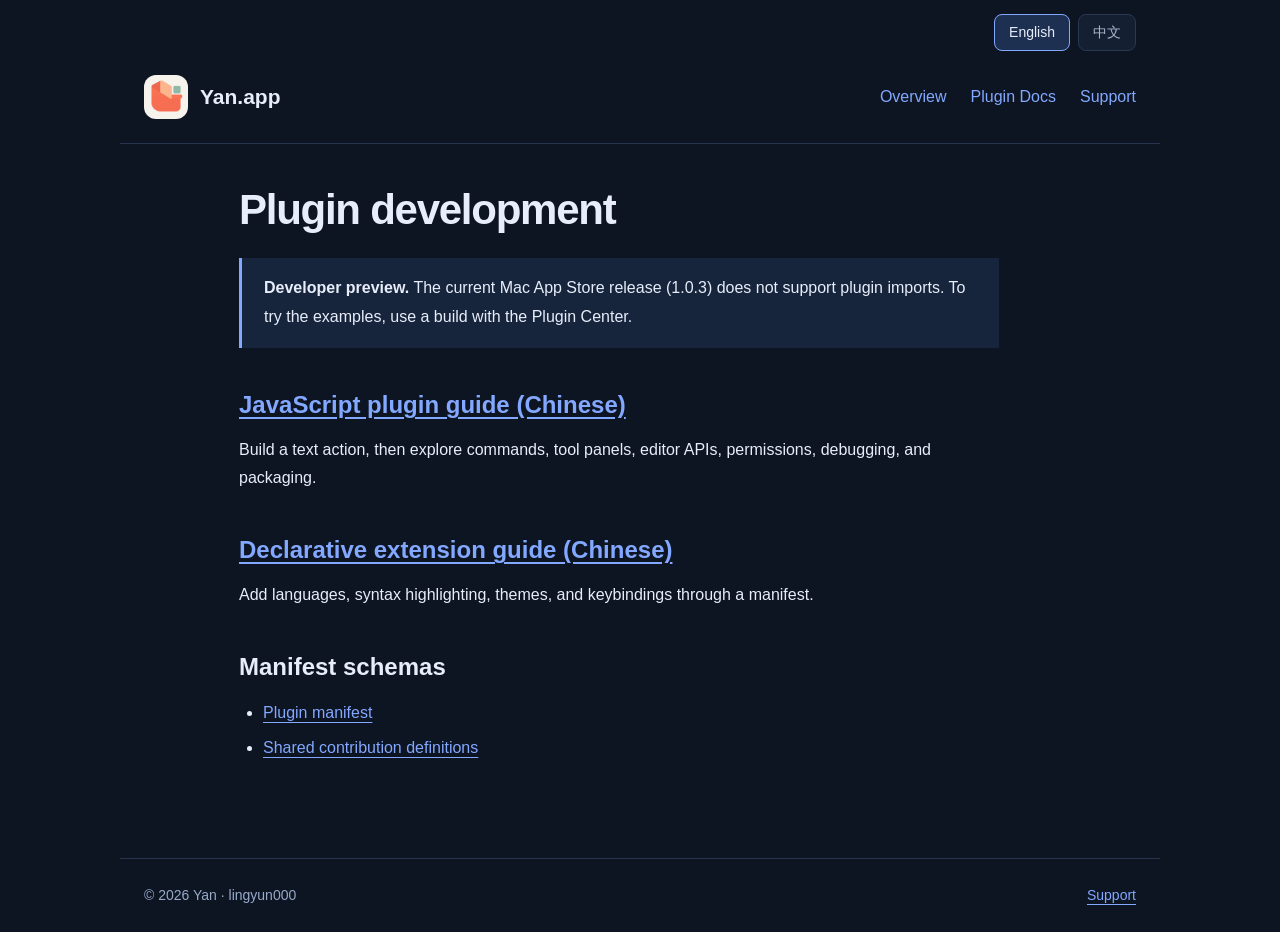
==== plugins.html @ 4b03ecc8 "Publish plugin development guides and Mac App Store download" ====
<!doctype html>
<html lang="en" data-title-en="Plugin Development · Yan.app" data-title-zh="插件开发 · 砚"
  data-description-en="Develop plugins for Yan with the JavaScript and declarative extension guides."
  data-description-zh="砚的插件开发文档，包含 JavaScript API、声明式扩展和清单参考。">
<head>
  <meta charset="UTF-8">
  <meta name="viewport" content="width=device-width,initial-scale=1">
  <meta name="description" content="Develop plugins for Yan with the JavaScript and declarative extension guides.">
  <title>Plugin Development · Yan.app</title>
  <link rel="icon" href="assets/icon.png">
  <link rel="stylesheet" href="style.css?v=3">
  <script src="language.js?v=2" defer></script>
</head>
<body>
  <div class="language-switch" role="group" aria-label="Website language">
    <button type="button" data-lang="en" aria-pressed="true">English</button>
    <button type="button" data-lang="zh" aria-pressed="false">中文</button>
  </div>
  <div data-language="en" lang="en">
    <header>
      <a class="brand" href="index.html"><img src="assets/icon.png" alt="">Yan.app</a>
      <nav aria-label="Main navigation">
        <a href="index.html">Overview</a>
        <a href="plugins.html" aria-current="page">Plugin Docs</a>
        <a href="support.html">Support</a>
      </nav>
    </header>
    <main class="document">
      <h1>Plugin development</h1>
      <p class="notice"><strong>Developer preview.</strong> The current Mac App Store release (1.0.3) does not support plugin imports. To try the examples, use a build with the Plugin Center.</p>
      <h2><a href="docs/plugin-guide.html">JavaScript plugin guide (Chinese)</a></h2>
      <p>Build a text action, then explore commands, tool panels, editor APIs, permissions, debugging, and packaging.</p>
      <h2><a href="docs/extension-guide.html">Declarative extension guide (Chinese)</a></h2>
      <p>Add languages, syntax highlighting, themes, and keybindings through a manifest.</p>
      <h2>Manifest schemas</h2>
      <ul>
        <li><a href="docs/schemas/plugin.schema.json">Plugin manifest</a></li>
        <li><a href="docs/schemas/contributions.schema.json">Shared contribution definitions</a></li>
      </ul>
    </main>
    <footer><span>© 2026 Yan · lingyun000</span><a href="support.html">Support</a></footer>
  </div>
  <div data-language="zh" lang="zh-CN" hidden>
    <header>
      <a class="brand" href="index.html"><img src="assets/icon.png" alt="">砚</a>
      <nav aria-label="主导航">
        <a href="index.html">概览</a>
        <a href="plugins.html" aria-current="page">插件开发</a>
        <a href="support.html">支持</a>
      </nav>
    </header>
    <main class="document">
      <h1>插件开发</h1>
      <p class="notice"><strong>开发预览。</strong>当前 Mac App Store 版 1.0.3 尚未提供插件导入。运行示例需要带有插件中心的构建。</p>
      <h2><a href="docs/plugin-guide.html">JavaScript 插件开发手册</a></h2>
      <p>从第一个文本动作开始，了解命令、工具面板、编辑器 API、权限、调试与打包。</p>
      <h2><a href="docs/extension-guide.html">声明式扩展开发手册</a></h2>
      <p>通过清单添加语言、语法高亮、主题与快捷键。</p>
      <h2>JSON Schema</h2>
      <ul>
        <li><a href="docs/schemas/plugin.schema.json">插件清单</a></li>
        <li><a href="docs/schemas/contributions.schema.json">共用贡献点定义</a></li>
      </ul>
    </main>
    <footer><span>© 2026 砚开发者 · lingyun000</span><a href="support.html">支持与反馈</a></footer>
  </div>
</body>
</html>
---- style.css ----
*{box-sizing:border-box}html{color-scheme:dark}body{margin:0;background:#0d1422;color:#e7edfa;font:16px/1.8 -apple-system,BlinkMacSystemFont,"SF Pro Text","PingFang SC",sans-serif}a{color:#83a8ff;text-underline-offset:4px}a:focus-visible,summary:focus-visible{outline:3px solid #508ee8;outline-offset:5px}header,main,footer{max-width:1040px;margin:auto;padding:24px}header{display:flex;align-items:center;justify-content:space-between;border-bottom:1px solid #26354d}header a{text-decoration:none}nav{display:flex;gap:24px}.brand{display:flex;align-items:center;gap:12px;font-size:21px;font-weight:650;color:#e7edfa}.brand img{width:44px;height:44px;border-radius:12px}.hero{padding:72px 0 42px}.eyebrow{font-size:13px;letter-spacing:.12em;color:#8ba1c4}h1{font-size:clamp(36px,6vw,60px);line-height:1.15;letter-spacing:-.03em;margin:18px 0 24px}h2{font-size:27px;line-height:1.4;margin:40px 0 14px}h3{font-size:18px;margin:10px 0}p{max-width:760px;margin:12px 0}.lead{font-size:21px;color:#a9b8d0;max-width:720px}.actions{display:flex;gap:14px;flex-wrap:wrap;margin-top:28px}.button{display:inline-block;background:#83a8ff;color:white;padding:10px 19px;border-radius:10px;text-decoration:none}.button.secondary{color:#83a8ff;background:#1e3051}.cards{display:grid;grid-template-columns:repeat(3,1fr);gap:18px;margin:36px 0}.card{background:#141f32;border:1px solid #293952;border-radius:16px;padding:24px}.card p{font-size:15px;color:#a9b8d0}.number{color:#83a8ff;font-size:13px;letter-spacing:.08em}.notice{border-left:3px solid #83a8ff;background:#17253c;padding:16px 22px;margin:24px 0}.muted,footer{color:#97aaca;font-size:14px}.document{max-width:850px}.document h1{font-size:42px}.document h2{font-size:24px}table{border-collapse:collapse;width:100%;margin:20px 0;font-size:14px}th,td{padding:12px;border:1px solid #293952;text-align:left;vertical-align:top}th{background:#17253c}code{font-family:ui-monospace,monospace;font-size:.9em;overflow-wrap:anywhere}details{background:#141f32;border:1px solid #293952;border-radius:12px;padding:18px 22px;margin:12px 0}summary{cursor:pointer;font-weight:600}footer{border-top:1px solid #26354d;margin-top:55px;display:flex;justify-content:space-between;gap:16px;flex-wrap:wrap}.screens{display:grid;gap:24px}.screens img{display:block;width:100%;height:auto;border-radius:12px;border:1px solid #293952}.screens figcaption{color:#97aaca;font-size:14px}figure{margin:0}ul,ol{padding-left:24px}li{margin:6px 0}@media(max-width:700px){header{align-items:flex-start;gap:12px}nav{gap:14px;font-size:14px}.hero{padding-top:42px}.cards{grid-template-columns:1fr}.document h1{font-size:34px}table{display:block;overflow:auto}}
.button{background:#4575dc;color:white}.button.secondary{background:#1d2e4d;color:#b8ccff}.hero{background:radial-gradient(ellipse at 80% 10%,#21385b55,transparent 65%)}

[hidden]{display:none!important}.language-switch{max-width:1040px;margin:0 auto;padding:14px 24px 0;display:flex;justify-content:flex-end;gap:8px}.language-switch button{font:inherit;font-size:14px;color:#a9b8d0;background:#141f32;border:1px solid #293952;border-radius:8px;padding:5px 14px;cursor:pointer}.language-switch button[aria-pressed="true"]{color:#e7edfa;border-color:#83a8ff;background:#1e3051}.language-switch button:focus-visible{outline:3px solid #508ee8;outline-offset:3px}.demo{margin:44px 0}.demo video{display:block;width:100%;height:auto;max-height:80vh;background:#050912;border:1px solid #293952;border-radius:12px;object-fit:contain}@media(max-width:700px){header{flex-wrap:wrap}.brand{white-space:nowrap}.demo video{max-height:none}}

nav{flex-wrap:wrap;row-gap:8px}
.guide pre,.guide .table-scroll{overflow:auto}
.guide pre{background:#141f32;border:1px solid #293952;border-radius:10px;padding:16px}
.guide pre code{overflow-wrap:normal}
.guide blockquote{border-left:3px solid #83a8ff;background:#17253c;margin:20px 0;padding:4px 18px}
.guide [id]{scroll-margin-top:20px}
.guide table{display:table}
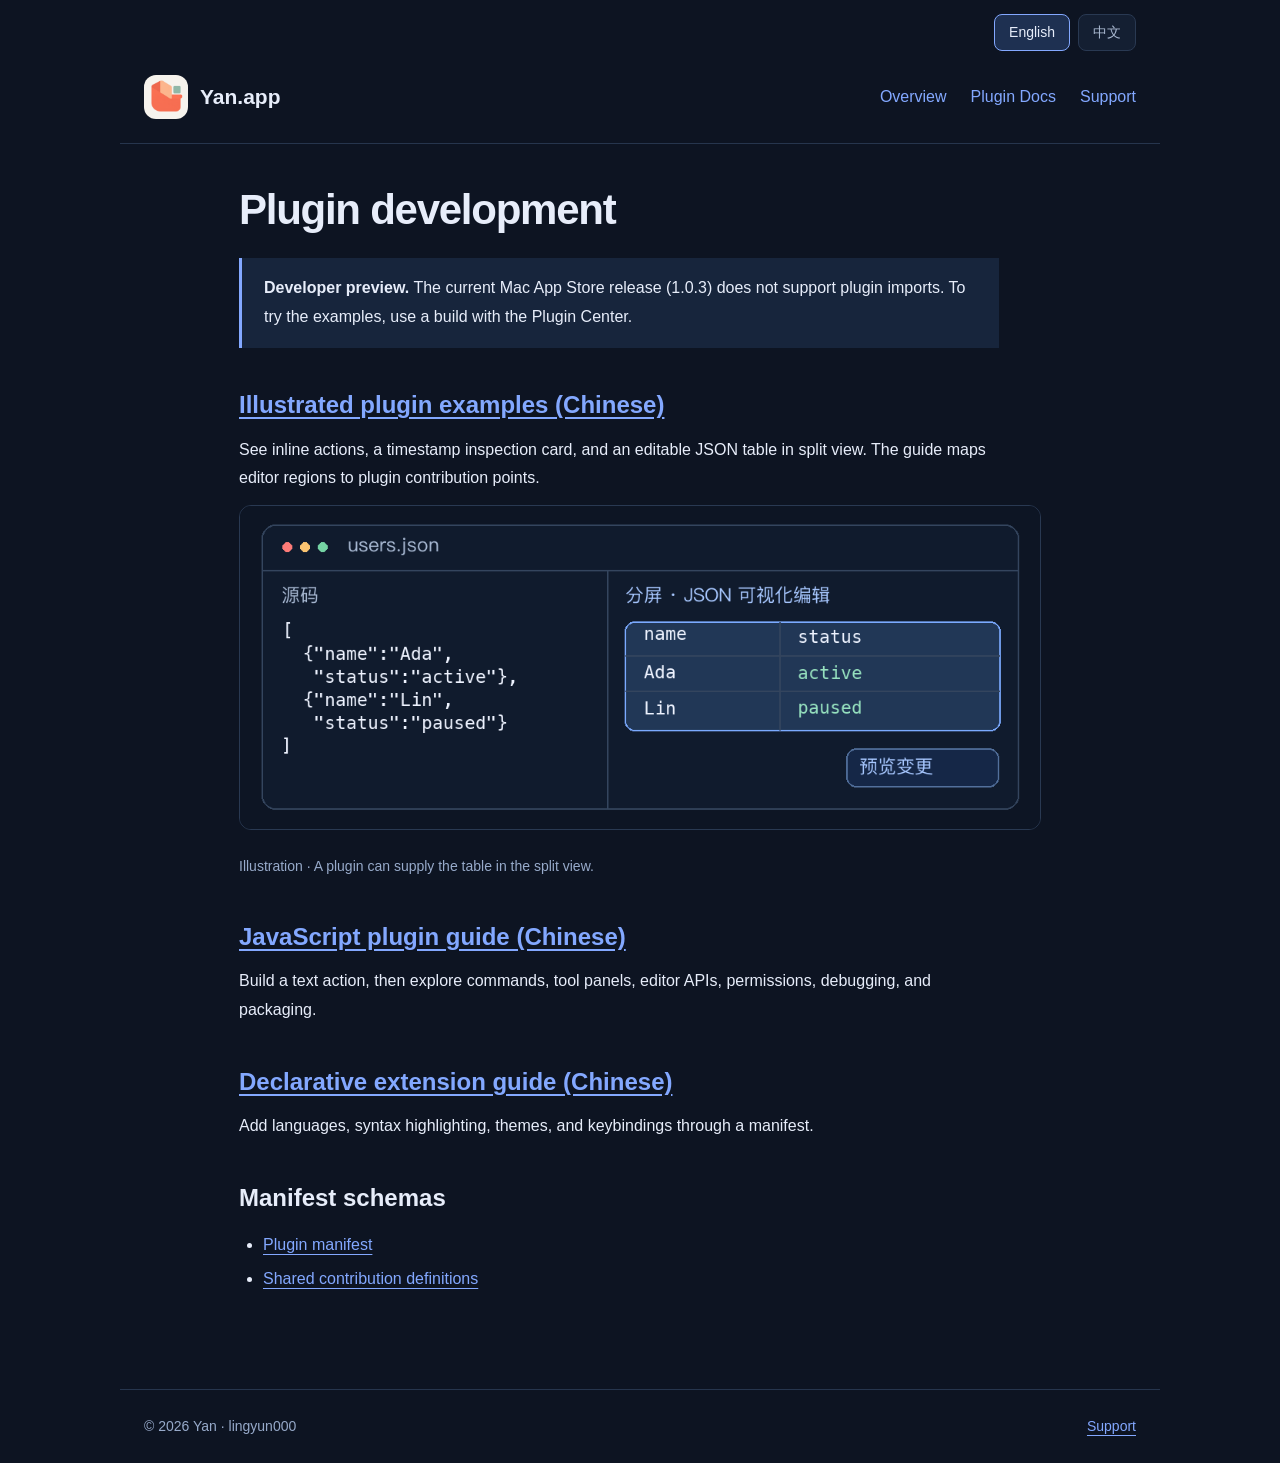
==== commit 8d2ff0a5: "Illustrate plugin capabilities and link Mac download in README" ====
--- a/plugins.html
+++ b/plugins.html
@@ -28,6 +28,12 @@
     <main class="document">
       <h1>Plugin development</h1>
       <p class="notice"><strong>Developer preview.</strong> The current Mac App Store release (1.0.3) does not support plugin imports. To try the examples, use a build with the Plugin Center.</p>
+      <h2><a href="docs/plugin-examples.html">Illustrated plugin examples (Chinese)</a></h2>
+      <p>See inline actions, a timestamp inspection card, and an editable JSON table in split view. The guide maps editor regions to plugin contribution points.</p>
+      <figure class="screens">
+        <img src="assets/plugin-json-editor.png" width="1040" height="420" alt="Illustration of JSON source on the left and an editable table on the right">
+        <figcaption>Illustration · A plugin can supply the table in the split view.</figcaption>
+      </figure>
       <h2><a href="docs/plugin-guide.html">JavaScript plugin guide (Chinese)</a></h2>
       <p>Build a text action, then explore commands, tool panels, editor APIs, permissions, debugging, and packaging.</p>
       <h2><a href="docs/extension-guide.html">Declarative extension guide (Chinese)</a></h2>
@@ -52,6 +58,12 @@
     <main class="document">
       <h1>插件开发</h1>
       <p class="notice"><strong>开发预览。</strong>当前 Mac App Store 版 1.0.3 尚未提供插件导入。运行示例需要带有插件中心的构建。</p>
+      <h2><a href="docs/plugin-examples.html">插件效果示例</a></h2>
+      <p>看行内操作、时间戳识别卡片和 JSON 分屏表格，再查各界面区域对应的贡献点。</p>
+      <figure class="screens">
+        <img src="assets/plugin-json-editor.png" width="1040" height="420" alt="左侧为 JSON 源码，右侧为插件提供的可编辑表格">
+        <figcaption>界面示意 · 插件可在分屏右侧提供自己的表格界面。</figcaption>
+      </figure>
       <h2><a href="docs/plugin-guide.html">JavaScript 插件开发手册</a></h2>
       <p>从第一个文本动作开始，了解命令、工具面板、编辑器 API、权限、调试与打包。</p>
       <h2><a href="docs/extension-guide.html">声明式扩展开发手册</a></h2>
--- a/style.css
+++ b/style.css
@@ -10,3 +10,4 @@
 .guide blockquote{border-left:3px solid #83a8ff;background:#17253c;margin:20px 0;padding:4px 18px}
 .guide [id]{scroll-margin-top:20px}
 .guide table{display:table}
+.guide img{display:block;width:100%;height:auto;border:1px solid #293952;border-radius:12px}
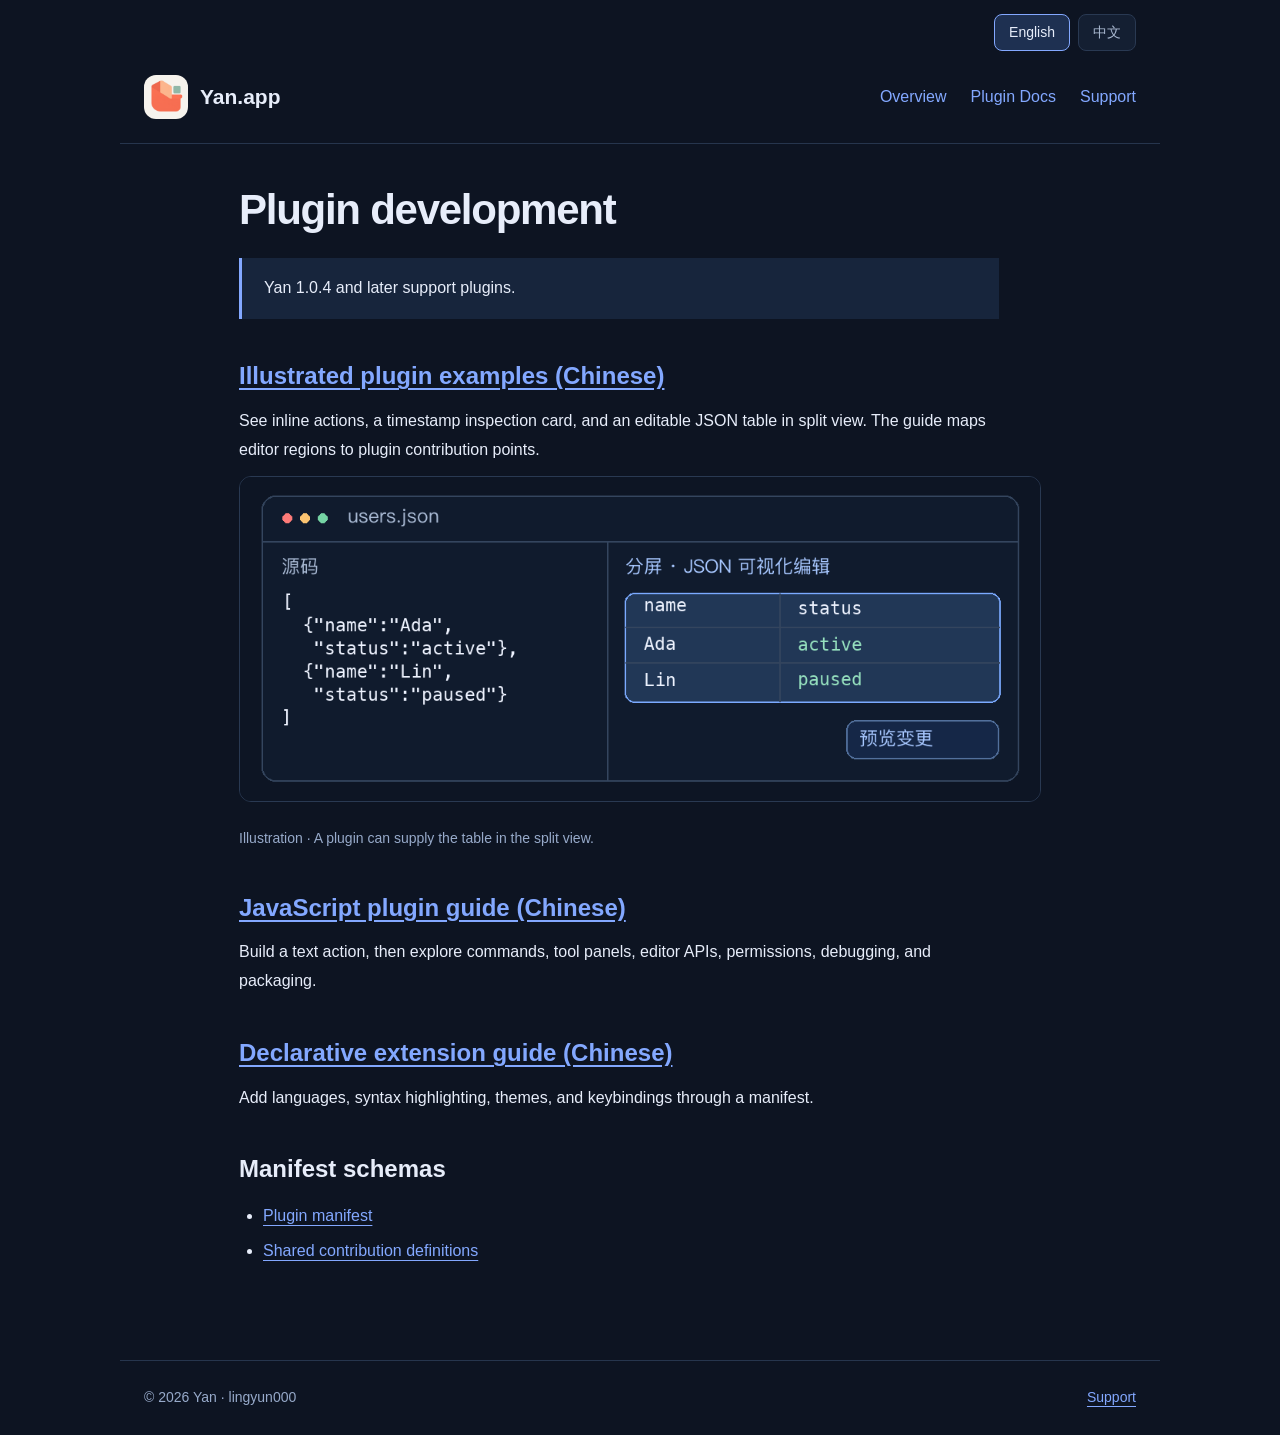
==== commit 991514e2: "Document plugin support starting with Yan 1.0.4" ====
--- a/plugins.html
+++ b/plugins.html
@@ -27,7 +27,7 @@
     </header>
     <main class="document">
       <h1>Plugin development</h1>
-      <p class="notice"><strong>Developer preview.</strong> The current Mac App Store release (1.0.3) does not support plugin imports. To try the examples, use a build with the Plugin Center.</p>
+      <p class="notice">Yan 1.0.4 and later support plugins.</p>
       <h2><a href="docs/plugin-examples.html">Illustrated plugin examples (Chinese)</a></h2>
       <p>See inline actions, a timestamp inspection card, and an editable JSON table in split view. The guide maps editor regions to plugin contribution points.</p>
       <figure class="screens">
@@ -57,7 +57,7 @@
     </header>
     <main class="document">
       <h1>插件开发</h1>
-      <p class="notice"><strong>开发预览。</strong>当前 Mac App Store 版 1.0.3 尚未提供插件导入。运行示例需要带有插件中心的构建。</p>
+      <p class="notice">砚 1.0.4 及后续版本支持插件。</p>
       <h2><a href="docs/plugin-examples.html">插件效果示例</a></h2>
       <p>看行内操作、时间戳识别卡片和 JSON 分屏表格，再查各界面区域对应的贡献点。</p>
       <figure class="screens">
